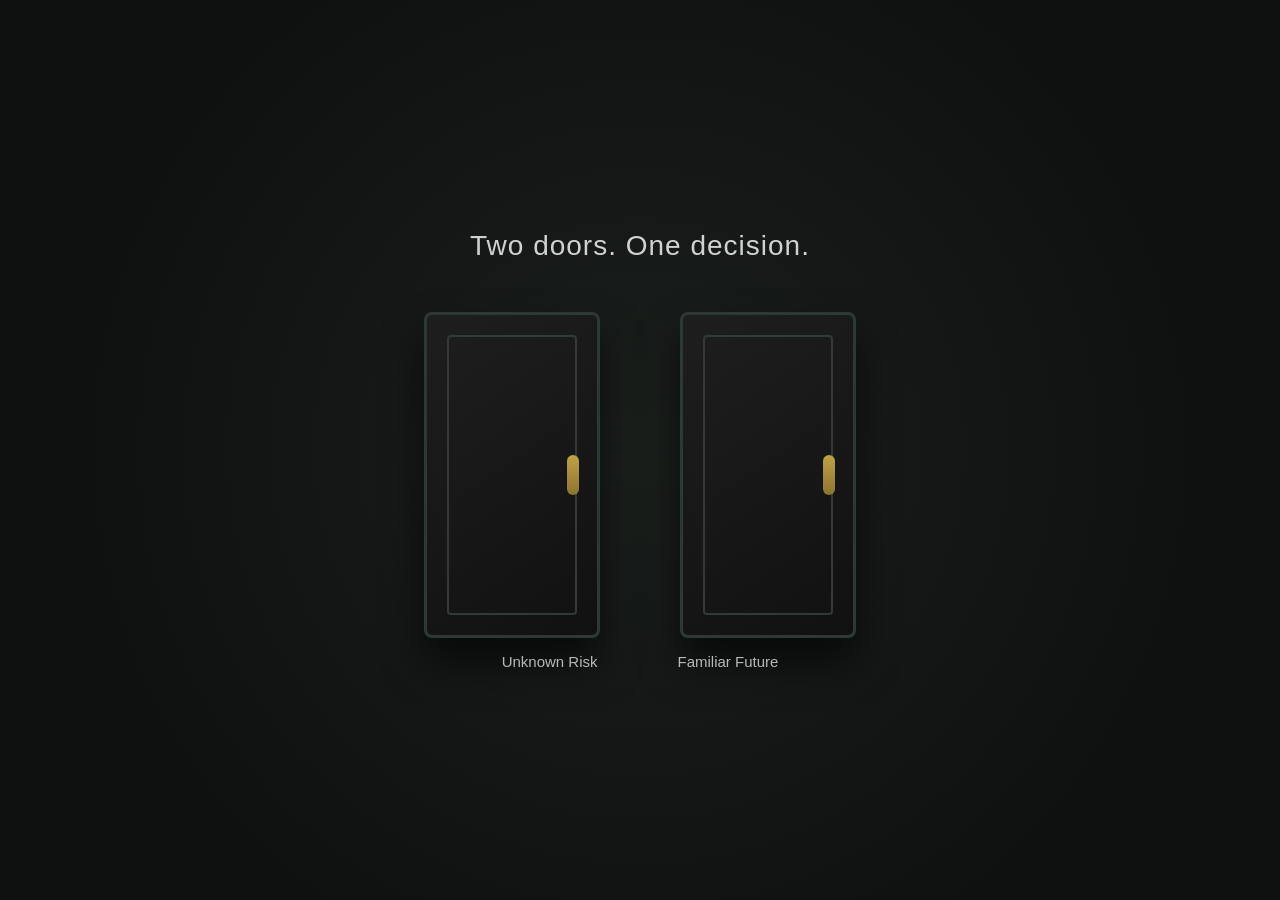
==== doors.html @ e9734ce4 "doors.html" ====
<!DOCTYPE html>
<html>
<head>
<meta charset="UTF-8">
<meta name="viewport" content="width=device-width, initial-scale=1.0">
<title>The Choice</title>

<style>
body {
  margin: 0;
  font-family: 'Segoe UI', sans-serif;
  background: radial-gradient(circle at center, #1a1f1c 0%, #0f1110 70%);
  height: 100vh;
  display: flex;
  justify-content: center;
  align-items: center;
  overflow: hidden;
  color: white;
}

/* Container */
.scene {
  text-align: center;
}

.title {
  font-size: 28px;
  margin-bottom: 50px;
  opacity: 0.8;
  letter-spacing: 1px;
}

/* Doors container */
.doors {
  display: flex;
  gap: 80px;
  justify-content: center;
}

/* Individual door */
.door {
  width: 170px;
  height: 320px;
  background: linear-gradient(145deg, #1e1e1e, #111);
  border: 3px solid #2d3a33;
  border-radius: 8px;
  position: relative;
  cursor: pointer;
  transition: transform 0.6s ease, box-shadow 0.6s ease;
  box-shadow: 0 25px 40px rgba(0,0,0,0.6);
  transform-style: preserve-3d;
}

/* Inner door panels */
.door::before {
  content: "";
  position: absolute;
  top: 20px;
  left: 20px;
  right: 20px;
  bottom: 20px;
  border: 2px solid #2f3d35;
  border-radius: 4px;
}

/* Handle */
.handle {
  position: absolute;
  right: 18px;
  top: 50%;
  width: 12px;
  height: 40px;
  background: linear-gradient(#bfa14a, #8e742d);
  border-radius: 6px;
  transform: translateY(-50%);
}

/* Hover open effect */
.door:hover {
  transform: perspective(800px) rotateY(-12deg);
  box-shadow: 0 35px 60px rgba(0,0,0,0.8);
}

/* Subtle green glow from edges */
.door:hover::after {
  content: "";
  position: absolute;
  inset: 0;
  border-radius: 8px;
  box-shadow: inset 0 0 20px rgba(111, 143, 114, 0.4);
}

/* Labels */
.label {
  margin-top: 15px;
  font-size: 15px;
  opacity: 0.7;
}

/* Fade transition */
.fade-out {
  animation: fadeOut 1s forwards;
}

@keyframes fadeOut {
  to { opacity: 0; transform: scale(0.95); }
}
</style>
</head>

<body>

<div class="scene">
  <div class="title">
    Two doors.  
    One decision.
  </div>

  <div class="doors">
    <div onclick="chooseDoor('left')" class="door">
      <div class="handle"></div>
    </div>

    <div onclick="chooseDoor('right')" class="door">
      <div class="handle"></div>
    </div>
  </div>

  <div class="doors">
    <div class="label">Unknown Risk</div>
    <div class="label">Familiar Future</div>
  </div>
</div>

<script>
function chooseDoor(side) {

  document.querySelector('.scene').classList.add('fade-out');

  setTimeout(() => {
    if (side === "left") {
      window.location.href = "left.html";
    } else {
      window.location.href = "right.html";
    }
  }, 900);
}
</script>

</body>
</html>
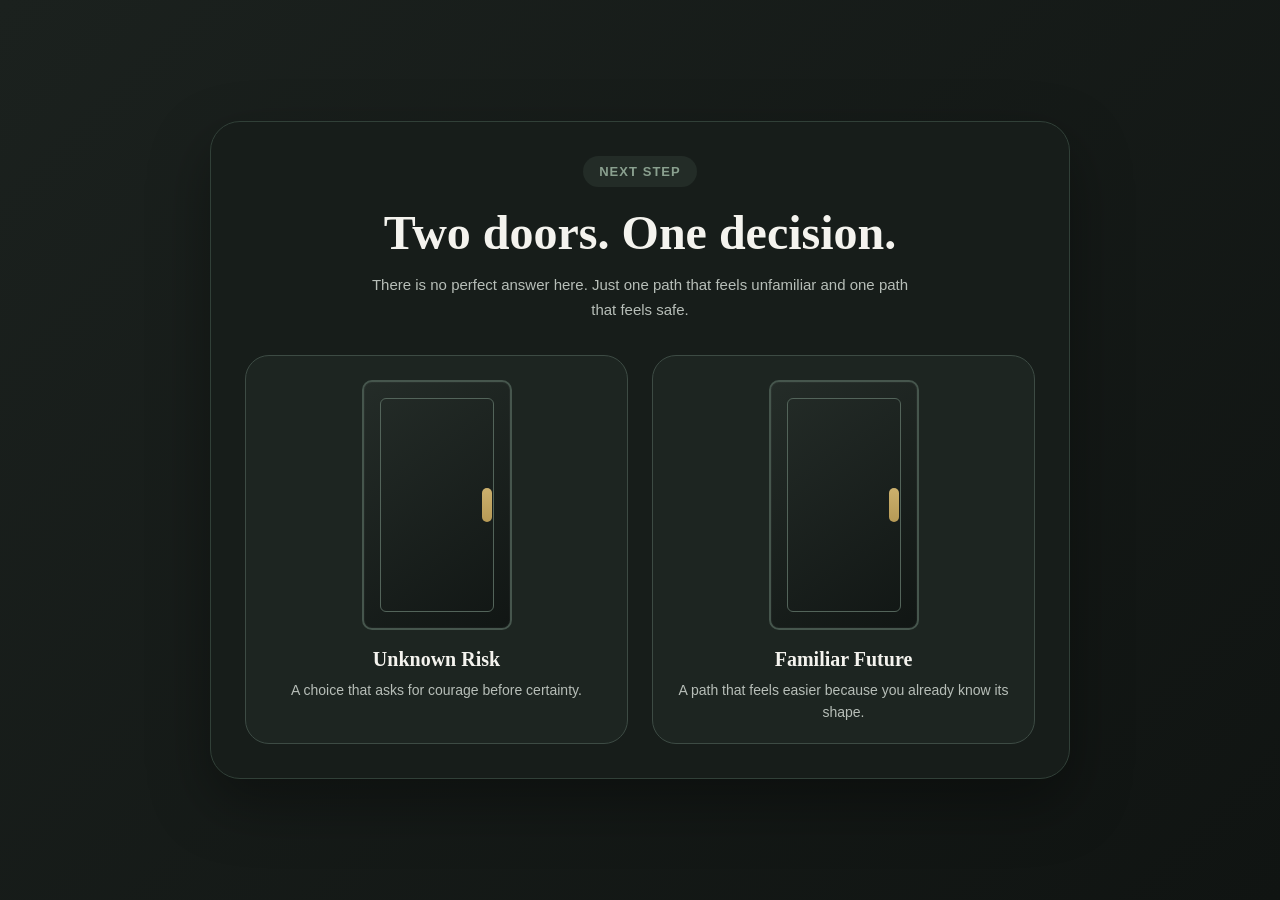
==== commit 0a216303: "doors.html" ====
--- a/doors.html
+++ b/doors.html
@@ -1,141 +1,204 @@
 <!DOCTYPE html>
-<html>
+<html lang="en">
 <head>
 <meta charset="UTF-8">
 <meta name="viewport" content="width=device-width, initial-scale=1.0">
 <title>The Choice</title>
-
 <style>
+:root {
+  --bg-1: #1b211e;
+  --bg-2: #101412;
+  --card: #171d1a;
+  --card-border: #314038;
+  --text: #f4f3ee;
+  --muted: #b7beb8;
+  --accent: #8aa08f;
+  --accent-soft: #232c27;
+  --gold: #b79a56;
+  --shadow: 0 24px 60px rgba(0, 0, 0, 0.35);
+}
+
+* {
+  box-sizing: border-box;
+  margin: 0;
+  padding: 0;
+}
+
 body {
-  margin: 0;
-  font-family: 'Segoe UI', sans-serif;
-  background: radial-gradient(circle at center, #1a1f1c 0%, #0f1110 70%);
-  height: 100vh;
+  min-height: 100vh;
   display: flex;
+  align-items: center;
   justify-content: center;
-  align-items: center;
-  overflow: hidden;
-  color: white;
-}
-
-/* Container */
-.scene {
+  padding: 24px;
+  font-family: "Segoe UI", Tahoma, sans-serif;
+  color: var(--text);
+  background: linear-gradient(135deg, var(--bg-1), var(--bg-2));
+}
+
+.card {
+  width: 100%;
+  max-width: 860px;
+  padding: 34px;
+  border: 1px solid var(--card-border);
+  border-radius: 30px;
+  background: var(--card);
+  box-shadow: var(--shadow);
   text-align: center;
 }
 
+.level-tag {
+  display: inline-block;
+  margin-bottom: 20px;
+  padding: 8px 16px;
+  border-radius: 999px;
+  background: var(--accent-soft);
+  color: var(--accent);
+  font-size: 13px;
+  font-weight: 700;
+  letter-spacing: 0.08em;
+  text-transform: uppercase;
+}
+
 .title {
-  font-size: 28px;
-  margin-bottom: 50px;
-  opacity: 0.8;
-  letter-spacing: 1px;
-}
-
-/* Doors container */
+  margin-bottom: 12px;
+  font-size: clamp(2rem, 4vw, 3rem);
+  line-height: 1.1;
+  font-family: Georgia, "Times New Roman", serif;
+}
+
+.subtext {
+  max-width: 560px;
+  margin: 0 auto 32px;
+  color: var(--muted);
+  font-size: 15px;
+  line-height: 1.7;
+}
+
 .doors {
-  display: flex;
-  gap: 80px;
-  justify-content: center;
-}
-
-/* Individual door */
+  display: grid;
+  grid-template-columns: repeat(2, minmax(0, 1fr));
+  gap: 24px;
+}
+
+.door-option {
+  border: 1px solid #3d4b44;
+  border-radius: 24px;
+  background: #1d2521;
+  padding: 24px 20px 20px;
+  cursor: pointer;
+  transition: transform 0.25s ease, border-color 0.25s ease, background 0.25s ease;
+}
+
+.door-option:hover {
+  transform: translateY(-4px);
+  border-color: var(--accent);
+  background: #222b26;
+}
+
 .door {
-  width: 170px;
-  height: 320px;
-  background: linear-gradient(145deg, #1e1e1e, #111);
-  border: 3px solid #2d3a33;
-  border-radius: 8px;
+  width: 150px;
+  height: 250px;
+  margin: 0 auto 18px;
+  border-radius: 10px;
+  border: 2px solid #46564d;
+  background: linear-gradient(145deg, #242c28, #111614);
   position: relative;
-  cursor: pointer;
-  transition: transform 0.6s ease, box-shadow 0.6s ease;
-  box-shadow: 0 25px 40px rgba(0,0,0,0.6);
-  transform-style: preserve-3d;
-}
-
-/* Inner door panels */
+  box-shadow: inset 0 0 0 1px rgba(255, 255, 255, 0.03);
+}
+
 .door::before {
   content: "";
   position: absolute;
-  top: 20px;
-  left: 20px;
-  right: 20px;
-  bottom: 20px;
-  border: 2px solid #2f3d35;
-  border-radius: 4px;
-}
-
-/* Handle */
+  top: 16px;
+  left: 16px;
+  right: 16px;
+  bottom: 16px;
+  border: 1px solid #53645a;
+  border-radius: 6px;
+}
+
 .handle {
   position: absolute;
   right: 18px;
   top: 50%;
-  width: 12px;
-  height: 40px;
-  background: linear-gradient(#bfa14a, #8e742d);
-  border-radius: 6px;
+  width: 10px;
+  height: 34px;
+  border-radius: 999px;
+  background: linear-gradient(180deg, #ccb06d, var(--gold));
   transform: translateY(-50%);
 }
 
-/* Hover open effect */
-.door:hover {
-  transform: perspective(800px) rotateY(-12deg);
-  box-shadow: 0 35px 60px rgba(0,0,0,0.8);
-}
-
-/* Subtle green glow from edges */
-.door:hover::after {
-  content: "";
-  position: absolute;
-  inset: 0;
-  border-radius: 8px;
-  box-shadow: inset 0 0 20px rgba(111, 143, 114, 0.4);
-}
-
-/* Labels */
-.label {
-  margin-top: 15px;
-  font-size: 15px;
-  opacity: 0.7;
-}
-
-/* Fade transition */
+.door-label {
+  margin-bottom: 8px;
+  font-size: 20px;
+  font-weight: 700;
+  font-family: Georgia, "Times New Roman", serif;
+}
+
+.door-copy {
+  color: var(--muted);
+  font-size: 14px;
+  line-height: 1.6;
+}
+
 .fade-out {
-  animation: fadeOut 1s forwards;
+  animation: fadeOut 0.7s ease forwards;
 }
 
 @keyframes fadeOut {
-  to { opacity: 0; transform: scale(0.95); }
+  to {
+    opacity: 0;
+    transform: scale(0.97);
+  }
+}
+
+@media (max-width: 700px) {
+  .card {
+    padding: 24px 18px;
+    border-radius: 22px;
+  }
+
+  .doors {
+    grid-template-columns: 1fr;
+  }
+
+  .door {
+    width: 140px;
+    height: 220px;
+  }
 }
 </style>
 </head>
-
 <body>
-
-<div class="scene">
-  <div class="title">
-    Two doors.  
-    One decision.
-  </div>
-
-  <div class="doors">
-    <div onclick="chooseDoor('left')" class="door">
-      <div class="handle"></div>
+  <main class="card">
+    <div class="level-tag">Next Step</div>
+    <h1 class="title">Two doors. One decision.</h1>
+    <p class="subtext">
+      There is no perfect answer here. Just one path that feels unfamiliar and one path that feels safe.
+    </p>
+
+    <div class="doors">
+      <div class="door-option" onclick="chooseDoor('left')">
+        <div class="door">
+          <div class="handle"></div>
+        </div>
+        <div class="door-label">Unknown Risk</div>
+        <div class="door-copy">A choice that asks for courage before certainty.</div>
+      </div>
+
+      <div class="door-option" onclick="chooseDoor('right')">
+        <div class="door">
+          <div class="handle"></div>
+        </div>
+        <div class="door-label">Familiar Future</div>
+        <div class="door-copy">A path that feels easier because you already know its shape.</div>
+      </div>
     </div>
-
-    <div onclick="chooseDoor('right')" class="door">
-      <div class="handle"></div>
-    </div>
-  </div>
-
-  <div class="doors">
-    <div class="label">Unknown Risk</div>
-    <div class="label">Familiar Future</div>
-  </div>
-</div>
+  </main>
 
 <script>
 function chooseDoor(side) {
-
-  document.querySelector('.scene').classList.add('fade-out');
+  document.querySelector(".card").classList.add("fade-out");
 
   setTimeout(() => {
     if (side === "left") {
@@ -143,9 +206,8 @@
     } else {
       window.location.href = "right.html";
     }
-  }, 900);
+  }, 700);
 }
 </script>
-
 </body>
 </html>
